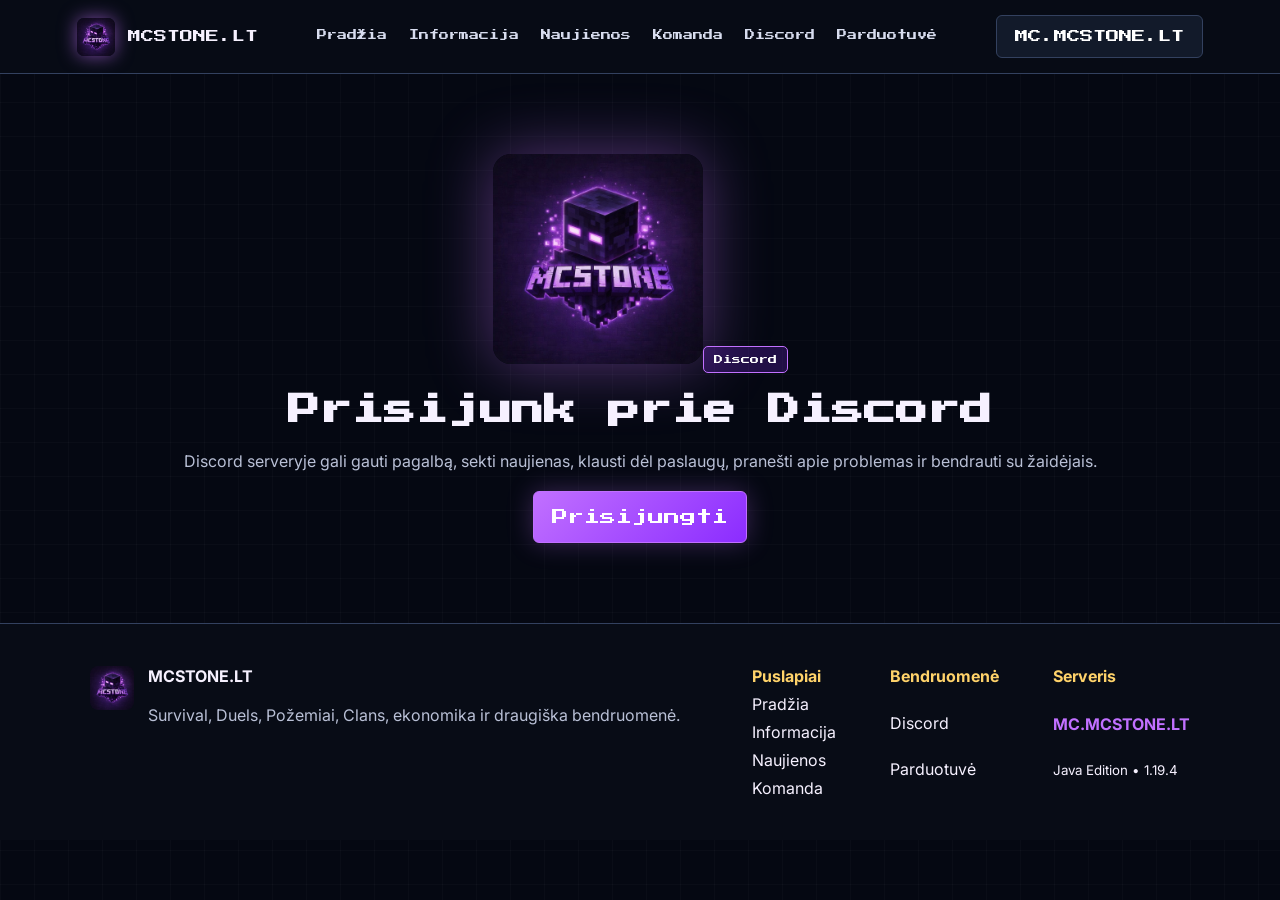
==== discord.html @ e79adaaf "Add files via upload" ====
<!DOCTYPE html>
<html lang="lt">
<head>
  <meta charset="UTF-8">
  <meta name="viewport" content="width=device-width, initial-scale=1.0">
  <title>McStone.lt</title>
  <link rel="stylesheet" href="style.css">
  <link rel="icon" href="logo.png">
</head>
<body>
<header class="topbar">
  <a class="brand" href="index.html"><img src="logo.png" alt="McStone"><span>MCSTONE.LT</span></a>
  <nav class="nav">
    <a href="index.html">Pradžia</a>
    <a href="informacija.html">Informacija</a>
    <a href="naujienos.html">Naujienos</a>
    <a href="komanda.html">Komanda</a>
    <a href="discord.html">Discord</a>
    <a href="parduotuve.html">Parduotuvė</a>
  </nav>
  <button onclick="copyIP()" class="ip-btn">MC.MCSTONE.LT</button>
</header>
<main class="page discord"><img src="logo.png"><span class="pill small">Discord</span><h1>Prisijunk prie Discord</h1><p>Discord serveryje gali gauti pagalbą, sekti naujienas, klausti dėl paslaugų, pranešti apie problemas ir bendrauti su žaidėjais.</p><a class="btn primary" href="https://discord.gg/xH5VDRtM7v" target="_blank">Prisijungti</a></main>
<footer class="footer">
  <div class="footer-brand">
    <img src="logo.png" alt="McStone">
    <div><b>MCSTONE.LT</b><p>Survival, Duels, Požemiai, Clans, ekonomika ir draugiška bendruomenė.</p></div>
  </div>
  <div class="foot-links">
    <section><b>Puslapiai</b><a href="index.html">Pradžia</a><a href="informacija.html">Informacija</a><a href="naujienos.html">Naujienos</a><a href="komanda.html">Komanda</a></section>
    <section><b>Bendruomenė</b><a href="discord.html">Discord</a><a href="parduotuve.html">Parduotuvė</a></section>
    <section><b>Serveris</b><strong>MC.MCSTONE.LT</strong><small>Java Edition • 1.19.4</small></section>
  </div>
</footer>
<script src="script.js"></script>
</body>
</html>
---- style.css ----
@import url('https://fonts.googleapis.com/css2?family=Press+Start+2P&family=Inter:wght@400;700;900&display=swap');
:root{--bg:#050812;--panel:#101827;--panel2:#172033;--line:#33415f;--p:#8b2cff;--p2:#c170ff;--text:#f6f1ff;--muted:#b9c0d6;--y:#ffd36a}
*{box-sizing:border-box}body{margin:0;background:var(--bg);color:var(--text);font-family:Inter,Arial,sans-serif}body:before{content:"";position:fixed;inset:0;z-index:-1;background-image:linear-gradient(rgba(255,255,255,.025) 1px,transparent 1px),linear-gradient(90deg,rgba(255,255,255,.025) 1px,transparent 1px);background-size:34px 34px}a{text-decoration:none;color:inherit}h1,h2,h3,h4,.brand span,.nav a,.btn,.ip-btn,.pill,th{font-family:"Press Start 2P",monospace}.topbar{height:74px;display:flex;align-items:center;justify-content:space-between;gap:18px;padding:0 6%;border-bottom:1px solid var(--line);background:rgba(8,12,22,.94);position:sticky;top:0;z-index:10;backdrop-filter:blur(12px)}.brand{display:flex;align-items:center;gap:13px}.brand img{width:38px;height:38px;border-radius:7px;object-fit:cover;box-shadow:0 0 18px rgba(193,112,255,.6)}.brand span{font-size:13px}.nav{display:flex;gap:22px;font-size:10px;color:#d8ddef}.nav a{padding:28px 0;border-bottom:3px solid transparent}.nav a:hover{border-color:var(--p2);color:white}.ip-btn,.btn{border:1px solid var(--line);background:#121a2a;color:white;padding:14px 18px;border-radius:6px;cursor:pointer}.btn{display:inline-flex;min-height:52px;align-items:center}.primary{background:linear-gradient(135deg,var(--p2),var(--p));border-color:var(--p2);box-shadow:0 0 26px rgba(193,112,255,.28)}
.home-hero{height:680px;background-image:linear-gradient(90deg,rgba(5,8,18,.96),rgba(5,8,18,.74),rgba(5,8,18,.92)),url("hero-bg.png");background-size:cover;background-position:center;border-bottom:1px solid var(--line);display:flex;align-items:center}.hero-content{width:min(1120px,84%);margin:0 auto}.pill{display:inline-block;background:rgba(139,44,255,.22);border:1px solid var(--p2);padding:10px 12px;border-radius:5px;font-size:10px;color:white}.pill.small{font-size:9px;padding:8px 10px}.home-hero h1{font-size:62px;line-height:1.1;margin:26px 0;text-shadow:5px 5px 0 #111827}.home-hero h1 span{color:var(--p2)}.home-hero p{max-width:690px;font-size:20px;line-height:1.7;color:#eef1ff}.hero-buttons{display:flex;gap:14px;flex-wrap:wrap;margin:30px 0}.stats{display:flex;gap:12px;flex-wrap:wrap}.stats div{min-width:160px;background:rgba(16,24,39,.88);border:1px solid var(--line);padding:18px;border-radius:6px}.stats small{display:block;color:var(--muted);margin-bottom:10px}.stats b{font-family:"Press Start 2P";font-size:13px}.intro{width:min(1120px,88%);margin:0 auto;padding:90px 0}.intro-head h2,.quote-section h2,.join-box h2{font-size:34px;line-height:1.35}.intro-head p,p{color:var(--muted);line-height:1.7}.mode-box{margin-top:55px;display:grid;grid-template-columns:1fr 1.15fr;gap:22px;padding:28px;background:linear-gradient(135deg,rgba(25,32,51,.9),rgba(13,19,32,.92));border:1px solid var(--line);border-radius:10px}.mode-left h3{font-size:28px;line-height:1.35}.mode-grid{display:grid;grid-template-columns:1fr 1fr;gap:14px}.mode-grid article,.doc,aside,.ranks article,.lists section,.staff article,.news{background:linear-gradient(180deg,var(--panel2),var(--panel));border:1px solid var(--line);border-radius:8px}.mode-grid article{padding:18px}.mode-grid b{color:var(--p2);font-size:25px}.mode-grid h4{font-size:13px}.quote-section{width:min(1120px,88%);margin:0 auto;padding:65px 0}.quote{font-size:46px;color:var(--p2)}.join-box{width:min(1120px,88%);margin:0 auto 80px;padding:32px;display:grid;grid-template-columns:1fr 340px;gap:26px;align-items:center;background:linear-gradient(135deg,rgba(33,25,50,.9),rgba(16,24,39,.94));border:1px solid var(--line);border-radius:8px}.copy-card{background:#101827;border:1px solid var(--p2);padding:22px;color:white;text-align:center;cursor:pointer;border-radius:8px}.copy-card small,.copy-card span{display:block;color:var(--muted)}.copy-card b{font-family:"Press Start 2P";display:block;margin:12px 0}
.layout{width:min(1260px,94%);display:grid;grid-template-columns:230px 1fr 210px;gap:28px;margin:45px auto 80px}.page{width:min(1080px,90%);margin:0 auto;padding:80px 0}aside{padding:18px;height:max-content;position:sticky;top:95px}aside input{width:100%;background:#121a2a;border:1px solid var(--line);padding:12px;color:white}aside b{display:block;color:var(--y);margin:16px 0 9px;font-family:"Press Start 2P";font-size:11px}aside a{display:block;padding:10px 12px;color:#d1d7ec}.doc{padding:40px}.doc h2{margin-top:42px}code{background:#1b2438;border:1px solid var(--line);padding:3px 7px;border-radius:5px}table{width:100%;border-collapse:collapse;margin-top:20px;font-size:14px}th,td{border:1px solid var(--line);padding:14px;text-align:left;vertical-align:top}th{background:#172033;font-size:10px}td:first-child,td:nth-child(2){white-space:nowrap}.rules li{margin:10px 0}.ranks,.staff{display:grid;grid-template-columns:repeat(3,1fr);gap:16px}.staff.two{grid-template-columns:repeat(2,minmax(260px,1fr))}.staff.one{grid-template-columns:minmax(260px,340px)}.ranks article,.staff article{padding:22px}.ranks b{color:var(--p2);font-family:"Press Start 2P";font-size:12px}.lists{display:grid;grid-template-columns:1fr 1fr;gap:22px;margin:55px 0}.lists section{padding:28px}.staff-frame{height:170px;display:flex;align-items:center;justify-content:center;background:radial-gradient(circle at center,rgba(193,112,255,.16),transparent 62%);border:1px solid var(--line);border-radius:10px;margin-bottom:14px;overflow:hidden}.staff-frame img{max-width:90%;max-height:150px;object-fit:contain;filter:drop-shadow(0 0 16px rgba(193,112,255,.35))}.placeholder{font-family:"Press Start 2P";font-size:28px;color:var(--p2)}.staff small{font-family:"Press Start 2P";color:var(--y);font-size:9px}.staff h3{font-size:18px;margin:10px 0}.staff p{font-size:14px;margin-bottom:0}.empty{opacity:.72}.news{display:grid;grid-template-columns:360px 1fr;overflow:hidden}.news img{width:100%;height:100%;object-fit:cover}.news div{padding:36px}.discord{text-align:center;min-height:60vh}.discord img{width:210px;border-radius:18px;box-shadow:0 0 65px rgba(193,112,255,.42)}.footer{border-top:1px solid var(--line);background:#080c16;padding:42px 7%;display:flex;justify-content:space-between;gap:40px}.footer img{width:44px;height:44px;border-radius:8px;object-fit:cover}.footer-brand{display:flex;gap:14px}.foot-links{display:flex;gap:54px}.foot-links section{display:grid;gap:8px}.foot-links b{color:var(--y)}.foot-links strong{color:var(--p2)}
@media(max-width:950px){.topbar{height:auto;align-items:flex-start;flex-direction:column;padding:16px 5%}.nav{overflow:auto;width:100%;gap:16px}.nav a{padding:10px 0;white-space:nowrap}.home-hero{height:auto;padding:80px 0}.home-hero h1{font-size:38px}.mode-box,.join-box,.layout,.lists,.news{grid-template-columns:1fr}.mode-grid,.ranks,.staff,.staff.two,.staff.one{grid-template-columns:1fr}aside{position:relative;top:auto}.footer,.foot-links,.footer-brand{flex-direction:column}table{font-size:12px}th,td{padding:10px}.staff-frame{height:180px}.staff-frame img{max-height:155px}}
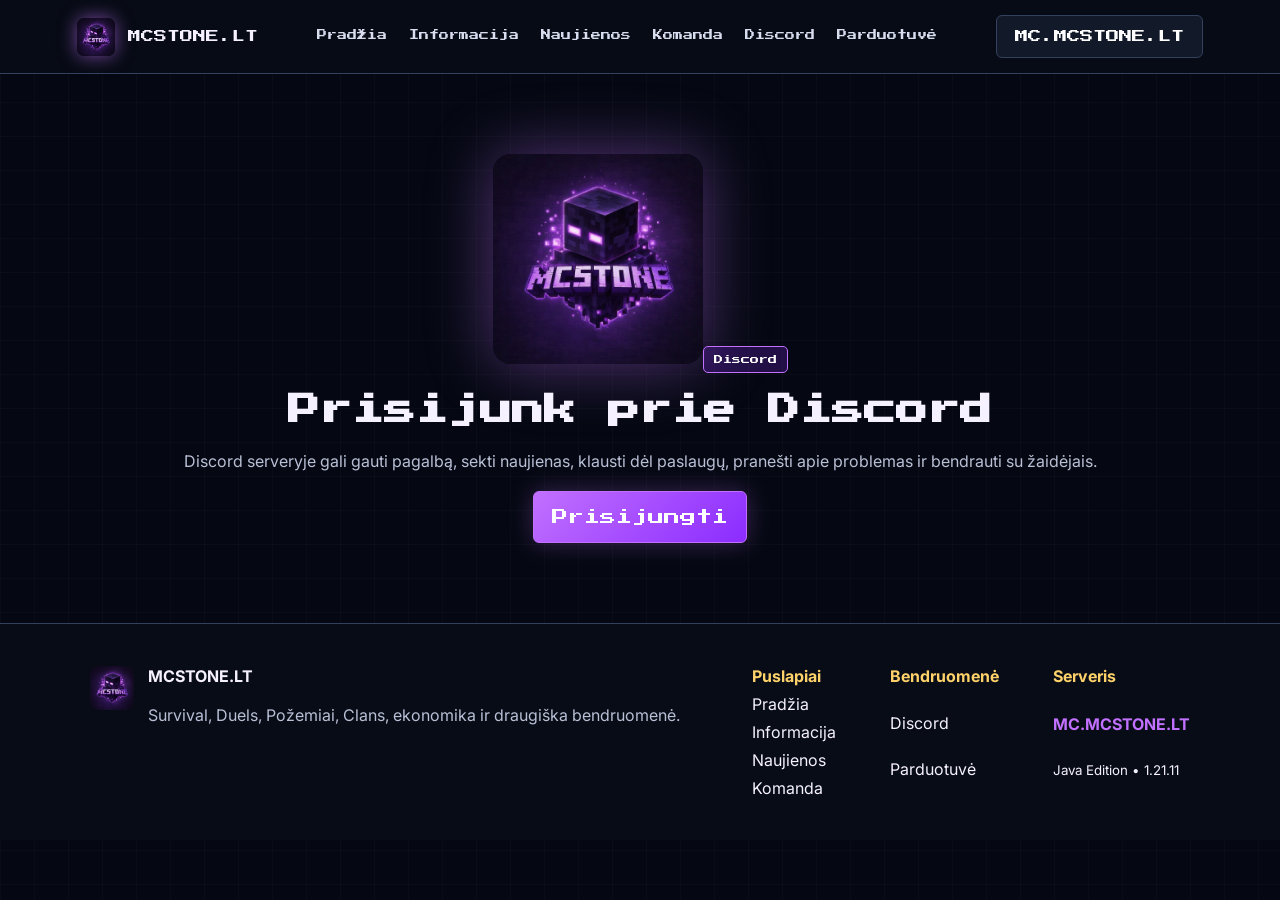
==== commit 6d57931c: "discord.html" ====
--- a/discord.html
+++ b/discord.html
@@ -29,9 +29,9 @@
   <div class="foot-links">
     <section><b>Puslapiai</b><a href="index.html">Pradžia</a><a href="informacija.html">Informacija</a><a href="naujienos.html">Naujienos</a><a href="komanda.html">Komanda</a></section>
     <section><b>Bendruomenė</b><a href="discord.html">Discord</a><a href="parduotuve.html">Parduotuvė</a></section>
-    <section><b>Serveris</b><strong>MC.MCSTONE.LT</strong><small>Java Edition • 1.19.4</small></section>
+    <section><b>Serveris</b><strong>MC.MCSTONE.LT</strong><small>Java Edition • 1.21.11</small></section>
   </div>
 </footer>
 <script src="script.js"></script>
 </body>
-</html>+</html>
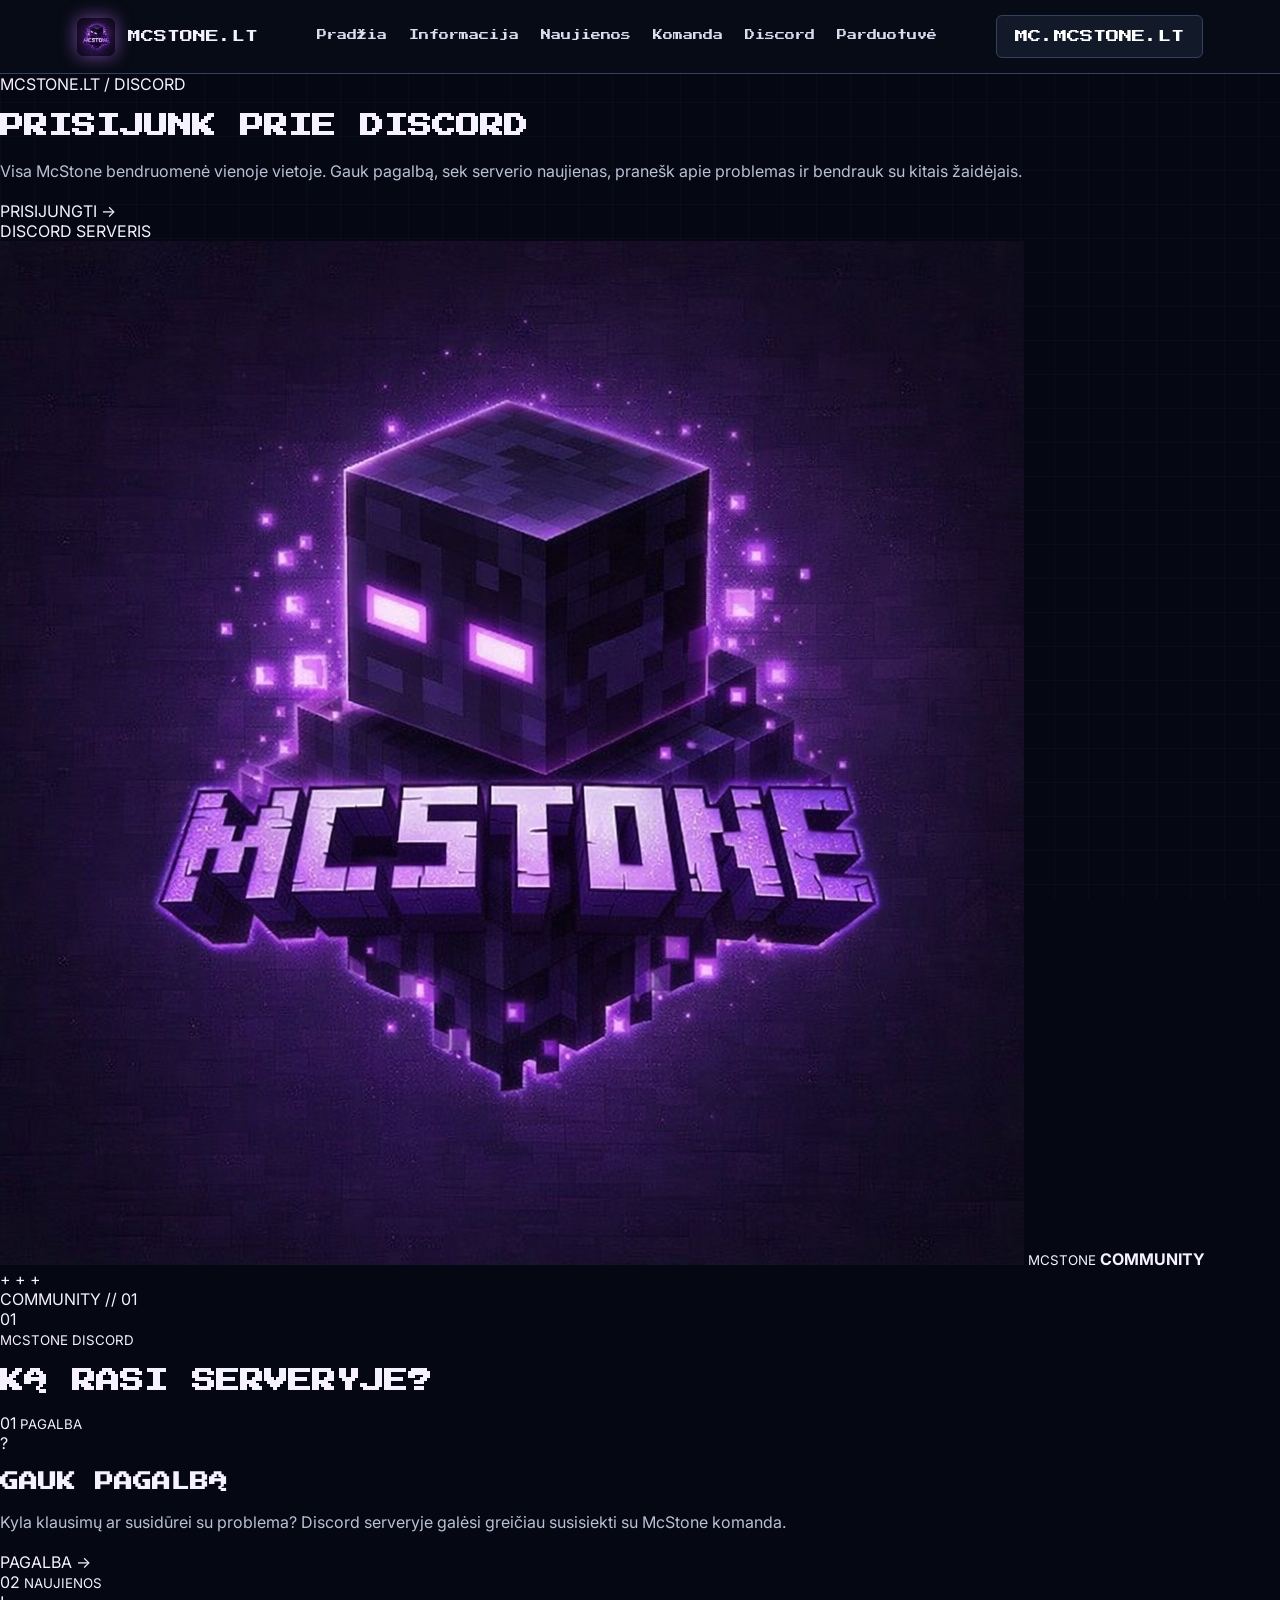
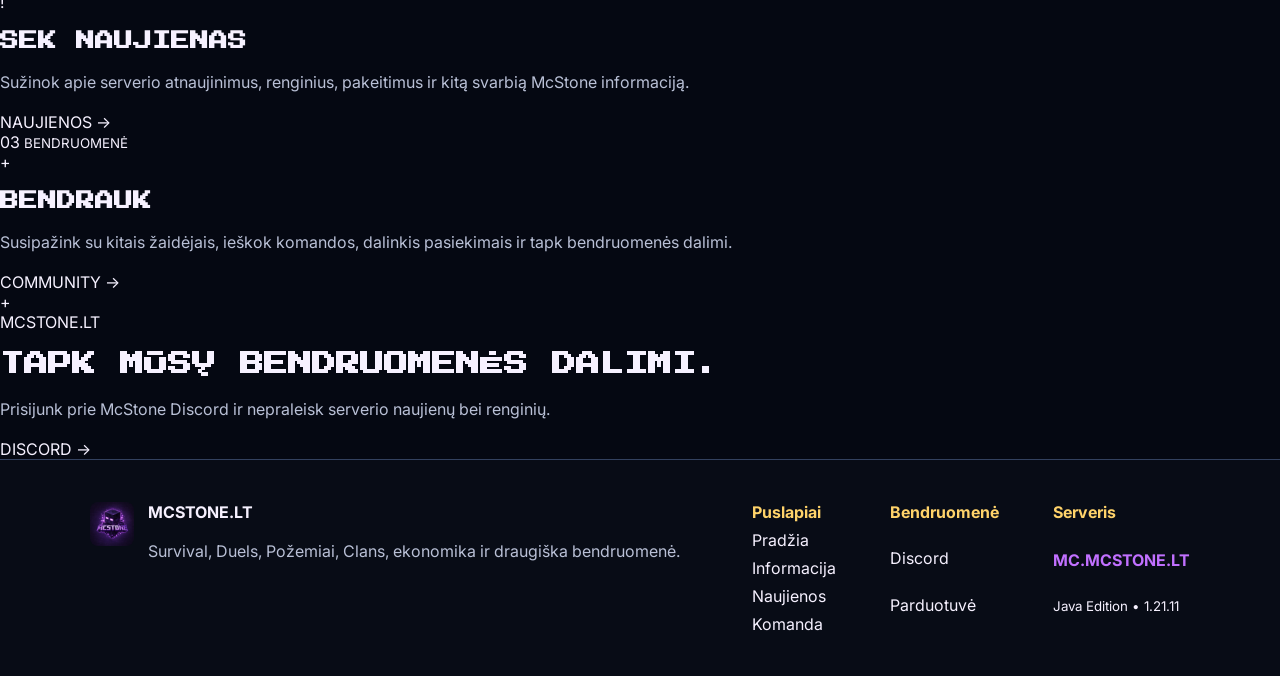
==== commit 472ed8a3: "Update Discord page title and content" ====
--- a/discord.html
+++ b/discord.html
@@ -1,37 +1,346 @@
 <!DOCTYPE html>
 <html lang="lt">
+
 <head>
   <meta charset="UTF-8">
   <meta name="viewport" content="width=device-width, initial-scale=1.0">
-  <title>McStone.lt</title>
+
+  <title>Discord | McStone.lt</title>
+
   <link rel="stylesheet" href="style.css">
+  <link rel="stylesheet" href="discord.css">
+
   <link rel="icon" href="logo.png">
 </head>
+
 <body>
+
+
+<!-- =========================
+     HEADER
+========================= -->
+
 <header class="topbar">
-  <a class="brand" href="index.html"><img src="logo.png" alt="McStone"><span>MCSTONE.LT</span></a>
+
+  <a class="brand" href="index.html">
+    <img src="logo.png" alt="McStone">
+    <span>MCSTONE.LT</span>
+  </a>
+
   <nav class="nav">
     <a href="index.html">Pradžia</a>
     <a href="informacija.html">Informacija</a>
     <a href="naujienos.html">Naujienos</a>
     <a href="komanda.html">Komanda</a>
     <a href="discord.html">Discord</a>
-    <a href="parduotuve.html">Parduotuvė</a>
+    <a href="https://mcstonelt.tebex.io/" target="_blank">Parduotuvė</a>
   </nav>
-  <button onclick="copyIP()" class="ip-btn">MC.MCSTONE.LT</button>
+
+  <button onclick="copyIP()" class="ip-btn">
+    MC.MCSTONE.LT
+  </button>
+
 </header>
-<main class="page discord"><img src="logo.png"><span class="pill small">Discord</span><h1>Prisijunk prie Discord</h1><p>Discord serveryje gali gauti pagalbą, sekti naujienas, klausti dėl paslaugų, pranešti apie problemas ir bendrauti su žaidėjais.</p><a class="btn primary" href="https://discord.gg/xH5VDRtM7v" target="_blank">Prisijungti</a></main>
+
+
+
+<!-- =========================
+     DISCORD PAGE
+========================= -->
+
+<main class="discord-page">
+
+
+  <!-- HERO -->
+
+  <section class="discord-hero">
+
+    <div class="discord-hero-content">
+
+      <span class="discord-eyebrow">
+        MCSTONE.LT / DISCORD
+      </span>
+
+      <h1>
+        PRISIJUNK PRIE
+        <span>DISCORD</span>
+      </h1>
+
+      <p>
+        Visa McStone bendruomenė vienoje vietoje. Gauk pagalbą,
+        sek serverio naujienas, pranešk apie problemas ir
+        bendrauk su kitais žaidėjais.
+      </p>
+
+      <div class="discord-actions">
+
+        <a
+          class="discord-main-btn"
+          href="https://discord.gg/xH5VDRtM7v"
+          target="_blank"
+          rel="noopener noreferrer"
+        >
+          PRISIJUNGTI →
+        </a>
+
+        <div class="discord-status">
+          <span></span>
+          DISCORD SERVERIS
+        </div>
+
+      </div>
+
+    </div>
+
+
+    <!-- LOGO SIDE -->
+
+    <div class="discord-visual">
+
+      <div class="visual-ring ring-one"></div>
+      <div class="visual-ring ring-two"></div>
+
+      <div class="discord-logo-box">
+        <img src="logo.png" alt="McStone Discord">
+
+        <small>MCSTONE</small>
+        <strong>COMMUNITY</strong>
+      </div>
+
+      <span class="visual-plus plus-a">+</span>
+      <span class="visual-plus plus-b">+</span>
+      <span class="visual-plus plus-c">+</span>
+
+    </div>
+
+
+    <div class="hero-code">
+      COMMUNITY // 01
+    </div>
+
+  </section>
+
+
+
+  <!-- =========================
+       FEATURES
+  ========================= -->
+
+  <section class="discord-features">
+
+    <div class="discord-section-title">
+
+      <div class="section-number">
+        01
+      </div>
+
+      <div>
+        <small>MCSTONE DISCORD</small>
+        <h2>KĄ RASI SERVERYJE?</h2>
+      </div>
+
+      <div class="title-line"></div>
+
+    </div>
+
+
+    <div class="feature-grid">
+
+
+      <!-- PAGALBA -->
+
+      <article class="feature-card">
+
+        <div class="feature-top">
+          <span>01</span>
+          <small>PAGALBA</small>
+        </div>
+
+        <div class="feature-icon">
+          ?
+        </div>
+
+        <h3>GAUK PAGALBĄ</h3>
+
+        <p>
+          Kyla klausimų ar susidūrei su problema?
+          Discord serveryje galėsi greičiau susisiekti
+          su McStone komanda.
+        </p>
+
+        <div class="feature-bottom">
+          PAGALBA →
+        </div>
+
+      </article>
+
+
+      <!-- NAUJIENOS -->
+
+      <article class="feature-card">
+
+        <div class="feature-top">
+          <span>02</span>
+          <small>NAUJIENOS</small>
+        </div>
+
+        <div class="feature-icon">
+          !
+        </div>
+
+        <h3>SEK NAUJIENAS</h3>
+
+        <p>
+          Sužinok apie serverio atnaujinimus,
+          renginius, pakeitimus ir kitą svarbią
+          McStone informaciją.
+        </p>
+
+        <div class="feature-bottom">
+          NAUJIENOS →
+        </div>
+
+      </article>
+
+
+      <!-- COMMUNITY -->
+
+      <article class="feature-card">
+
+        <div class="feature-top">
+          <span>03</span>
+          <small>BENDRUOMENĖ</small>
+        </div>
+
+        <div class="feature-icon">
+          +
+        </div>
+
+        <h3>BENDRAUK</h3>
+
+        <p>
+          Susipažink su kitais žaidėjais,
+          ieškok komandos, dalinkis pasiekimais
+          ir tapk bendruomenės dalimi.
+        </p>
+
+        <div class="feature-bottom">
+          COMMUNITY →
+        </div>
+
+      </article>
+
+    </div>
+
+  </section>
+
+
+
+  <!-- =========================
+       BOTTOM CTA
+  ========================= -->
+
+  <section class="discord-join">
+
+    <div class="join-decoration">
+      +
+    </div>
+
+    <div class="join-content">
+
+      <span>
+        MCSTONE.LT
+      </span>
+
+      <h2>
+        TAPK MŪSŲ
+        <strong>BENDRUOMENĖS DALIMI.</strong>
+      </h2>
+
+      <p>
+        Prisijunk prie McStone Discord ir nepraleisk
+        serverio naujienų bei renginių.
+      </p>
+
+    </div>
+
+
+    <a
+      href="https://discord.gg/xH5VDRtM7v"
+      target="_blank"
+      rel="noopener noreferrer"
+      class="join-button"
+    >
+      DISCORD →
+    </a>
+
+  </section>
+
+
+</main>
+
+
+
+<!-- =========================
+     FOOTER
+========================= -->
+
 <footer class="footer">
+
   <div class="footer-brand">
+
     <img src="logo.png" alt="McStone">
-    <div><b>MCSTONE.LT</b><p>Survival, Duels, Požemiai, Clans, ekonomika ir draugiška bendruomenė.</p></div>
+
+    <div>
+      <b>MCSTONE.LT</b>
+
+      <p>
+        Survival, Duels, Požemiai, Clans,
+        ekonomika ir draugiška bendruomenė.
+      </p>
+    </div>
+
   </div>
+
+
   <div class="foot-links">
-    <section><b>Puslapiai</b><a href="index.html">Pradžia</a><a href="informacija.html">Informacija</a><a href="naujienos.html">Naujienos</a><a href="komanda.html">Komanda</a></section>
-    <section><b>Bendruomenė</b><a href="discord.html">Discord</a><a href="parduotuve.html">Parduotuvė</a></section>
-    <section><b>Serveris</b><strong>MC.MCSTONE.LT</strong><small>Java Edition • 1.21.11</small></section>
+
+    <section>
+      <b>Puslapiai</b>
+
+      <a href="index.html">Pradžia</a>
+      <a href="informacija.html">Informacija</a>
+      <a href="naujienos.html">Naujienos</a>
+      <a href="komanda.html">Komanda</a>
+    </section>
+
+
+    <section>
+      <b>Bendruomenė</b>
+
+      <a href="discord.html">Discord</a>
+      <a href="https://mcstonelt.tebex.io/" target="_blank">
+        Parduotuvė
+      </a>
+    </section>
+
+
+    <section>
+      <b>Serveris</b>
+
+      <strong>MC.MCSTONE.LT</strong>
+
+      <small>
+        Java Edition • 1.21.11
+      </small>
+    </section>
+
   </div>
+
 </footer>
+
+
 <script src="script.js"></script>
+
 </body>
 </html>
--- a/style.css
+++ b/style.css
@@ -3,4 +3,4 @@
 *{box-sizing:border-box}body{margin:0;background:var(--bg);color:var(--text);font-family:Inter,Arial,sans-serif}body:before{content:"";position:fixed;inset:0;z-index:-1;background-image:linear-gradient(rgba(255,255,255,.025) 1px,transparent 1px),linear-gradient(90deg,rgba(255,255,255,.025) 1px,transparent 1px);background-size:34px 34px}a{text-decoration:none;color:inherit}h1,h2,h3,h4,.brand span,.nav a,.btn,.ip-btn,.pill,th{font-family:"Press Start 2P",monospace}.topbar{height:74px;display:flex;align-items:center;justify-content:space-between;gap:18px;padding:0 6%;border-bottom:1px solid var(--line);background:rgba(8,12,22,.94);position:sticky;top:0;z-index:10;backdrop-filter:blur(12px)}.brand{display:flex;align-items:center;gap:13px}.brand img{width:38px;height:38px;border-radius:7px;object-fit:cover;box-shadow:0 0 18px rgba(193,112,255,.6)}.brand span{font-size:13px}.nav{display:flex;gap:22px;font-size:10px;color:#d8ddef}.nav a{padding:28px 0;border-bottom:3px solid transparent}.nav a:hover{border-color:var(--p2);color:white}.ip-btn,.btn{border:1px solid var(--line);background:#121a2a;color:white;padding:14px 18px;border-radius:6px;cursor:pointer}.btn{display:inline-flex;min-height:52px;align-items:center}.primary{background:linear-gradient(135deg,var(--p2),var(--p));border-color:var(--p2);box-shadow:0 0 26px rgba(193,112,255,.28)}
 .home-hero{height:680px;background-image:linear-gradient(90deg,rgba(5,8,18,.96),rgba(5,8,18,.74),rgba(5,8,18,.92)),url("hero-bg.png");background-size:cover;background-position:center;border-bottom:1px solid var(--line);display:flex;align-items:center}.hero-content{width:min(1120px,84%);margin:0 auto}.pill{display:inline-block;background:rgba(139,44,255,.22);border:1px solid var(--p2);padding:10px 12px;border-radius:5px;font-size:10px;color:white}.pill.small{font-size:9px;padding:8px 10px}.home-hero h1{font-size:62px;line-height:1.1;margin:26px 0;text-shadow:5px 5px 0 #111827}.home-hero h1 span{color:var(--p2)}.home-hero p{max-width:690px;font-size:20px;line-height:1.7;color:#eef1ff}.hero-buttons{display:flex;gap:14px;flex-wrap:wrap;margin:30px 0}.stats{display:flex;gap:12px;flex-wrap:wrap}.stats div{min-width:160px;background:rgba(16,24,39,.88);border:1px solid var(--line);padding:18px;border-radius:6px}.stats small{display:block;color:var(--muted);margin-bottom:10px}.stats b{font-family:"Press Start 2P";font-size:13px}.intro{width:min(1120px,88%);margin:0 auto;padding:90px 0}.intro-head h2,.quote-section h2,.join-box h2{font-size:34px;line-height:1.35}.intro-head p,p{color:var(--muted);line-height:1.7}.mode-box{margin-top:55px;display:grid;grid-template-columns:1fr 1.15fr;gap:22px;padding:28px;background:linear-gradient(135deg,rgba(25,32,51,.9),rgba(13,19,32,.92));border:1px solid var(--line);border-radius:10px}.mode-left h3{font-size:28px;line-height:1.35}.mode-grid{display:grid;grid-template-columns:1fr 1fr;gap:14px}.mode-grid article,.doc,aside,.ranks article,.lists section,.staff article,.news{background:linear-gradient(180deg,var(--panel2),var(--panel));border:1px solid var(--line);border-radius:8px}.mode-grid article{padding:18px}.mode-grid b{color:var(--p2);font-size:25px}.mode-grid h4{font-size:13px}.quote-section{width:min(1120px,88%);margin:0 auto;padding:65px 0}.quote{font-size:46px;color:var(--p2)}.join-box{width:min(1120px,88%);margin:0 auto 80px;padding:32px;display:grid;grid-template-columns:1fr 340px;gap:26px;align-items:center;background:linear-gradient(135deg,rgba(33,25,50,.9),rgba(16,24,39,.94));border:1px solid var(--line);border-radius:8px}.copy-card{background:#101827;border:1px solid var(--p2);padding:22px;color:white;text-align:center;cursor:pointer;border-radius:8px}.copy-card small,.copy-card span{display:block;color:var(--muted)}.copy-card b{font-family:"Press Start 2P";display:block;margin:12px 0}
 .layout{width:min(1260px,94%);display:grid;grid-template-columns:230px 1fr 210px;gap:28px;margin:45px auto 80px}.page{width:min(1080px,90%);margin:0 auto;padding:80px 0}aside{padding:18px;height:max-content;position:sticky;top:95px}aside input{width:100%;background:#121a2a;border:1px solid var(--line);padding:12px;color:white}aside b{display:block;color:var(--y);margin:16px 0 9px;font-family:"Press Start 2P";font-size:11px}aside a{display:block;padding:10px 12px;color:#d1d7ec}.doc{padding:40px}.doc h2{margin-top:42px}code{background:#1b2438;border:1px solid var(--line);padding:3px 7px;border-radius:5px}table{width:100%;border-collapse:collapse;margin-top:20px;font-size:14px}th,td{border:1px solid var(--line);padding:14px;text-align:left;vertical-align:top}th{background:#172033;font-size:10px}td:first-child,td:nth-child(2){white-space:nowrap}.rules li{margin:10px 0}.ranks,.staff{display:grid;grid-template-columns:repeat(3,1fr);gap:16px}.staff.two{grid-template-columns:repeat(2,minmax(260px,1fr))}.staff.one{grid-template-columns:minmax(260px,340px)}.ranks article,.staff article{padding:22px}.ranks b{color:var(--p2);font-family:"Press Start 2P";font-size:12px}.lists{display:grid;grid-template-columns:1fr 1fr;gap:22px;margin:55px 0}.lists section{padding:28px}.staff-frame{height:170px;display:flex;align-items:center;justify-content:center;background:radial-gradient(circle at center,rgba(193,112,255,.16),transparent 62%);border:1px solid var(--line);border-radius:10px;margin-bottom:14px;overflow:hidden}.staff-frame img{max-width:90%;max-height:150px;object-fit:contain;filter:drop-shadow(0 0 16px rgba(193,112,255,.35))}.placeholder{font-family:"Press Start 2P";font-size:28px;color:var(--p2)}.staff small{font-family:"Press Start 2P";color:var(--y);font-size:9px}.staff h3{font-size:18px;margin:10px 0}.staff p{font-size:14px;margin-bottom:0}.empty{opacity:.72}.news{display:grid;grid-template-columns:360px 1fr;overflow:hidden}.news img{width:100%;height:100%;object-fit:cover}.news div{padding:36px}.discord{text-align:center;min-height:60vh}.discord img{width:210px;border-radius:18px;box-shadow:0 0 65px rgba(193,112,255,.42)}.footer{border-top:1px solid var(--line);background:#080c16;padding:42px 7%;display:flex;justify-content:space-between;gap:40px}.footer img{width:44px;height:44px;border-radius:8px;object-fit:cover}.footer-brand{display:flex;gap:14px}.foot-links{display:flex;gap:54px}.foot-links section{display:grid;gap:8px}.foot-links b{color:var(--y)}.foot-links strong{color:var(--p2)}
-@media(max-width:950px){.topbar{height:auto;align-items:flex-start;flex-direction:column;padding:16px 5%}.nav{overflow:auto;width:100%;gap:16px}.nav a{padding:10px 0;white-space:nowrap}.home-hero{height:auto;padding:80px 0}.home-hero h1{font-size:38px}.mode-box,.join-box,.layout,.lists,.news{grid-template-columns:1fr}.mode-grid,.ranks,.staff,.staff.two,.staff.one{grid-template-columns:1fr}aside{position:relative;top:auto}.footer,.foot-links,.footer-brand{flex-direction:column}table{font-size:12px}th,td{padding:10px}.staff-frame{height:180px}.staff-frame img{max-height:155px}}+@media(max-width:950px){.topbar{height:auto;align-items:flex-start;flex-direction:column;padding:16px 5%}.nav{overflow:auto;width:100%;gap:16px}.nav a{padding:10px 0;white-space:nowrap}.home-hero{height:auto;padding:80px 0}.home-hero h1{font-size:38px}.mode-box,.join-box,.layout,.lists,.news{grid-template-columns:1fr}.mode-grid,.ranks,.staff,.staff.two,.staff.one{grid-template-columns:1fr}aside{position:relative;top:auto}.footer,.foot-links,.footer-brand{flex-direction:column}table{font-size:12px}th,td{padding:10px}.staff-frame{height:180px}.staff-frame img{max-height:155px}}
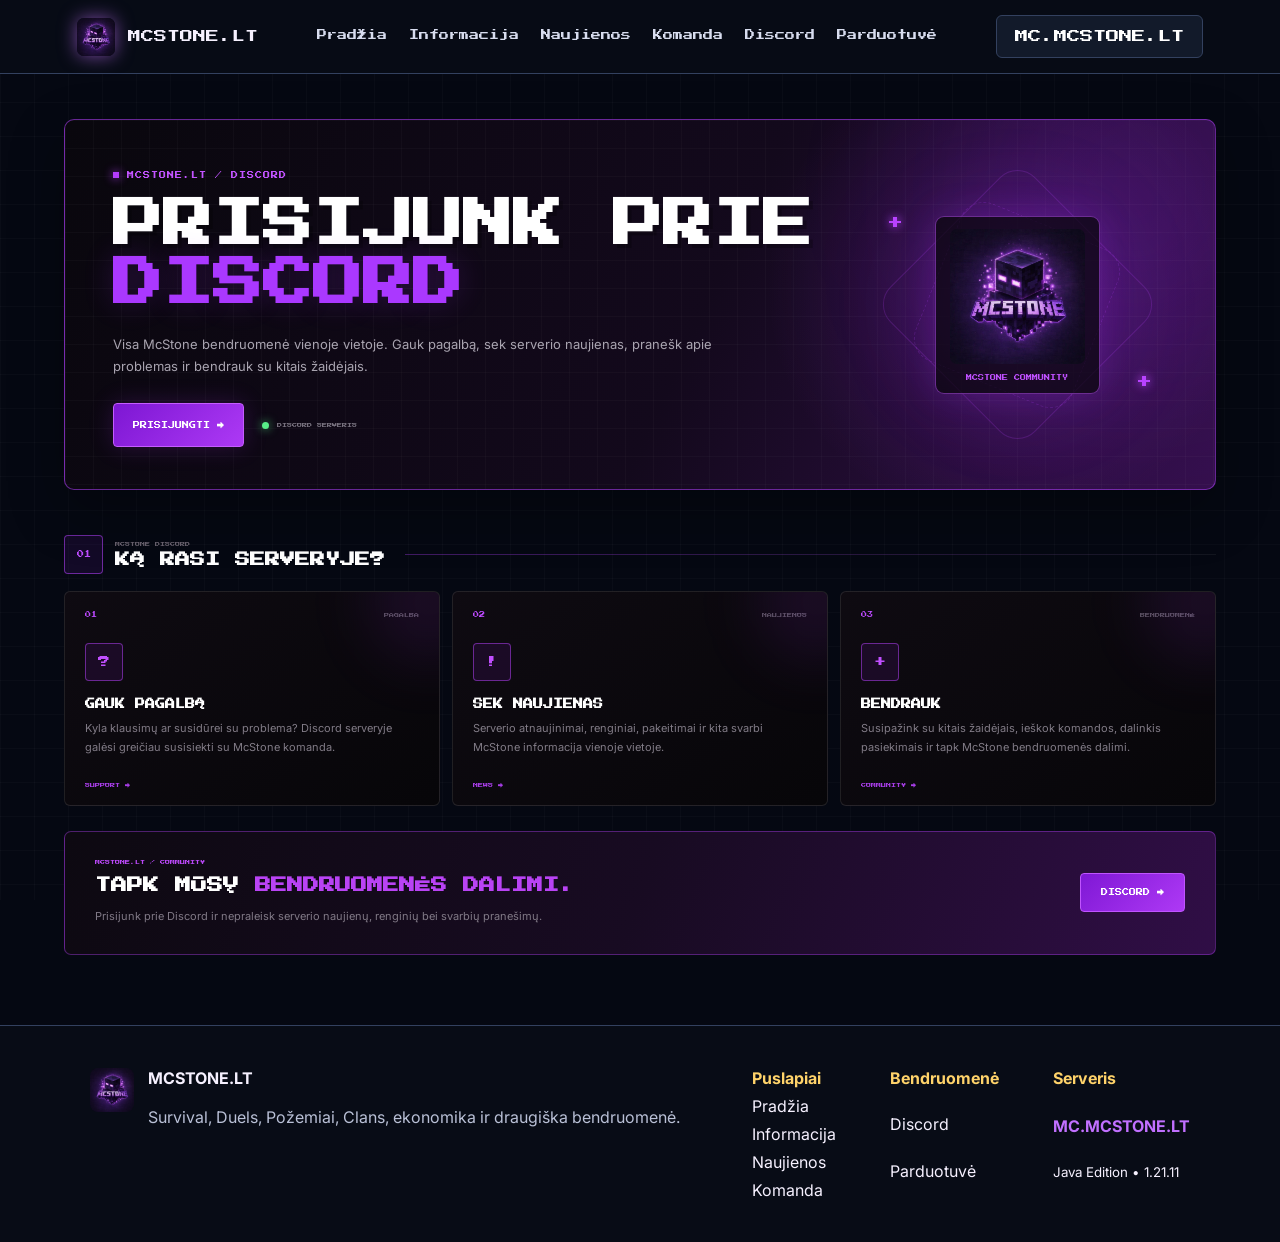
==== commit d06e1001: "Refactor Discord page layout and styles" ====
--- a/discord.html
+++ b/discord.html
@@ -7,36 +7,910 @@
 
   <title>Discord | McStone.lt</title>
 
+  <!-- Bendras svetainės CSS -->
   <link rel="stylesheet" href="style.css">
-  <link rel="stylesheet" href="discord.css">
-
   <link rel="icon" href="logo.png">
+
+  <!-- Tik Discord puslapiui -->
+  <style>
+
+    /* ==========================================
+       DISCORD PAGE
+    ========================================== */
+
+    .discord-page {
+      width: min(1180px, 90%);
+      margin: 0 auto;
+      padding: 45px 0 70px;
+    }
+
+
+    /* ==========================================
+       HERO
+    ========================================== */
+
+    .discord-hero {
+      position: relative;
+      min-height: 330px;
+      padding: 42px 48px;
+
+      display: grid;
+      grid-template-columns: 1fr 300px;
+      align-items: center;
+      gap: 40px;
+
+      overflow: hidden;
+
+      border: 1px solid rgba(177, 64, 255, .55);
+      border-radius: 10px;
+
+      background:
+        radial-gradient(
+          circle at 82% 45%,
+          rgba(168, 49, 255, .22),
+          transparent 25%
+        ),
+        linear-gradient(
+          115deg,
+          #09070d 0%,
+          #13091c 55%,
+          #35104e 100%
+        );
+
+      box-shadow:
+        0 20px 55px rgba(0,0,0,.30);
+    }
+
+
+    /* Hero grid fonas */
+
+    .discord-hero::before {
+      content: "";
+      position: absolute;
+      inset: 0;
+
+      background-image:
+        linear-gradient(
+          rgba(255,255,255,.025) 1px,
+          transparent 1px
+        ),
+        linear-gradient(
+          90deg,
+          rgba(255,255,255,.025) 1px,
+          transparent 1px
+        );
+
+      background-size: 28px 28px;
+
+      pointer-events: none;
+    }
+
+
+    .discord-hero::after {
+      content: "";
+      position: absolute;
+
+      width: 320px;
+      height: 320px;
+
+      right: -80px;
+      top: -90px;
+
+      border-radius: 50%;
+
+      background: rgba(164, 42, 255, .15);
+
+      filter: blur(90px);
+
+      pointer-events: none;
+    }
+
+
+    /* ==========================================
+       HERO LEFT
+    ========================================== */
+
+    .discord-hero-left {
+      position: relative;
+      z-index: 2;
+    }
+
+
+    .discord-label {
+      display: inline-flex;
+      align-items: center;
+      gap: 8px;
+
+      margin-bottom: 17px;
+
+      color: #c253ff;
+
+      font-family: "Press Start 2P", monospace;
+      font-size: 7px;
+
+      letter-spacing: 1px;
+    }
+
+
+    .discord-label::before {
+      content: "";
+
+      width: 6px;
+      height: 6px;
+
+      background: #b53cff;
+
+      box-shadow:
+        0 0 10px #b53cff;
+    }
+
+
+    .discord-hero h1 {
+      margin: 0 0 19px;
+
+      color: #fff;
+
+      font-family: "Press Start 2P", monospace;
+      font-size: clamp(34px, 4vw, 50px);
+
+      line-height: 1.18;
+
+      text-shadow:
+        4px 4px 0 rgba(0,0,0,.25);
+    }
+
+
+    .discord-hero h1 span {
+      display: block;
+
+      color: #aa38ff;
+
+      text-shadow:
+        0 0 30px rgba(170,56,255,.20);
+    }
+
+
+    .discord-hero-left > p {
+      max-width: 640px;
+
+      margin: 0;
+
+      color: #a9a4b0;
+
+      font-size: 13px;
+      line-height: 1.75;
+    }
+
+
+    /* ==========================================
+       BUTTONS
+    ========================================== */
+
+    .discord-actions {
+      display: flex;
+      align-items: center;
+      gap: 18px;
+
+      margin-top: 25px;
+    }
+
+
+    .discord-button {
+      display: inline-flex;
+      align-items: center;
+      justify-content: center;
+
+      min-height: 44px;
+
+      padding: 0 19px;
+
+      border: 1px solid #c55cff;
+      border-radius: 4px;
+
+      background:
+        linear-gradient(
+          135deg,
+          #7d17d3,
+          #ad39f5
+        );
+
+      color: white;
+
+      font-family: "Press Start 2P", monospace;
+      font-size: 7px;
+
+      text-decoration: none;
+
+      box-shadow:
+        0 0 24px rgba(175,54,255,.18);
+
+      transition:
+        .2s ease;
+    }
+
+
+    .discord-button:hover {
+      transform: translateY(-2px);
+
+      box-shadow:
+        0 0 30px rgba(175,54,255,.35);
+    }
+
+
+    .discord-online {
+      display: flex;
+      align-items: center;
+      gap: 8px;
+
+      color: #77717e;
+
+      font-family: "Press Start 2P", monospace;
+      font-size: 5px;
+    }
+
+
+    .discord-online i {
+      width: 7px;
+      height: 7px;
+
+      display: block;
+
+      border-radius: 50%;
+
+      background: #58ee88;
+
+      box-shadow:
+        0 0 10px rgba(88,238,136,.8);
+    }
+
+
+    /* ==========================================
+       HERO RIGHT / LOGO
+    ========================================== */
+
+    .discord-hero-right {
+      position: relative;
+      z-index: 2;
+
+      height: 230px;
+
+      display: flex;
+      align-items: center;
+      justify-content: center;
+    }
+
+
+    .discord-logo-glow {
+      position: absolute;
+
+      width: 180px;
+      height: 180px;
+
+      border-radius: 50%;
+
+      background:
+        rgba(170,49,255,.18);
+
+      filter: blur(45px);
+    }
+
+
+    .discord-logo-card {
+      position: relative;
+      z-index: 3;
+
+      width: 165px;
+
+      padding: 12px;
+
+      border:
+        1px solid rgba(192,82,255,.50);
+
+      border-radius: 9px;
+
+      background:
+        rgba(8,6,11,.72);
+
+      text-align: center;
+
+      box-shadow:
+        0 0 35px rgba(169,51,255,.18);
+    }
+
+
+    .discord-logo-card img {
+      width: 135px;
+      height: 135px;
+
+      display: block;
+
+      margin: 0 auto;
+
+      border-radius: 7px;
+
+      object-fit: cover;
+    }
+
+
+    .discord-logo-card span {
+      display: block;
+
+      margin-top: 11px;
+
+      color: #bf50ff;
+
+      font-family: "Press Start 2P", monospace;
+      font-size: 6px;
+    }
+
+
+    .discord-ring {
+      position: absolute;
+
+      width: 205px;
+      height: 205px;
+
+      border:
+        1px solid rgba(183,64,255,.20);
+
+      border-radius: 25px;
+
+      transform: rotate(45deg);
+    }
+
+
+    .discord-ring.second {
+      width: 170px;
+      height: 170px;
+
+      border-style: dashed;
+
+      transform: rotate(22deg);
+    }
+
+
+    .hero-plus {
+      position: absolute;
+
+      color: #b842ff;
+
+      font-family: "Press Start 2P", monospace;
+
+      text-shadow:
+        0 0 10px #b842ff;
+    }
+
+
+    .hero-plus.one {
+      left: 20px;
+      top: 25px;
+    }
+
+
+    .hero-plus.two {
+      right: 15px;
+      bottom: 30px;
+    }
+
+
+    /* ==========================================
+       SECTION TITLE
+    ========================================== */
+
+    .discord-section {
+      margin-top: 45px;
+    }
+
+
+    .discord-title {
+      display: flex;
+      align-items: center;
+      gap: 12px;
+
+      margin-bottom: 17px;
+    }
+
+
+    .discord-number {
+      width: 39px;
+      height: 39px;
+
+      display: flex;
+      align-items: center;
+      justify-content: center;
+
+      flex-shrink: 0;
+
+      border:
+        1px solid rgba(181,66,255,.55);
+
+      border-radius: 4px;
+
+      background:
+        rgba(148,35,220,.10);
+
+      color: #bd4dff;
+
+      font-family: "Press Start 2P", monospace;
+      font-size: 7px;
+    }
+
+
+    .discord-title-text small {
+      display: block;
+
+      margin-bottom: 5px;
+
+      color: #68616e;
+
+      font-family: "Press Start 2P", monospace;
+      font-size: 5px;
+    }
+
+
+    .discord-title-text h2 {
+      margin: 0;
+
+      color: white;
+
+      font-family: "Press Start 2P", monospace;
+      font-size: 15px;
+    }
+
+
+    .discord-title-line {
+      height: 1px;
+      flex: 1;
+
+      margin-left: 8px;
+
+      background:
+        linear-gradient(
+          90deg,
+          rgba(175,61,255,.35),
+          rgba(255,255,255,.06)
+        );
+    }
+
+
+    /* ==========================================
+       CARDS
+    ========================================== */
+
+    .discord-grid {
+      display: grid;
+
+      grid-template-columns:
+        repeat(3, 1fr);
+
+      gap: 12px;
+    }
+
+
+    .discord-card {
+      position: relative;
+
+      min-height: 215px;
+
+      padding: 20px;
+
+      overflow: hidden;
+
+      border:
+        1px solid rgba(255,255,255,.10);
+
+      border-radius: 6px;
+
+      background:
+        linear-gradient(
+          145deg,
+          rgba(15,11,18,.97),
+          rgba(7,6,9,.98)
+        );
+
+      transition:
+        transform .2s ease,
+        border-color .2s ease,
+        box-shadow .2s ease;
+    }
+
+
+    .discord-card::before {
+      content: "";
+
+      position: absolute;
+
+      width: 120px;
+      height: 120px;
+
+      right: -50px;
+      top: -50px;
+
+      border-radius: 50%;
+
+      background:
+        rgba(171,51,255,.10);
+
+      filter: blur(30px);
+    }
+
+
+    .discord-card:hover {
+      transform: translateY(-3px);
+
+      border-color:
+        rgba(181,66,255,.48);
+
+      box-shadow:
+        0 12px 35px rgba(0,0,0,.25);
+    }
+
+
+    .card-header {
+      display: flex;
+      align-items: center;
+      justify-content: space-between;
+    }
+
+
+    .card-header span {
+      color: #bd4aff;
+
+      font-family: "Press Start 2P", monospace;
+      font-size: 6px;
+    }
+
+
+    .card-header small {
+      color: #56505b;
+
+      font-family: "Press Start 2P", monospace;
+      font-size: 5px;
+    }
+
+
+    .discord-card-icon {
+      width: 38px;
+      height: 38px;
+
+      display: flex;
+      align-items: center;
+      justify-content: center;
+
+      margin: 25px 0 18px;
+
+      border:
+        1px solid rgba(185,69,255,.50);
+
+      border-radius: 4px;
+
+      background:
+        rgba(158,37,231,.10);
+
+      color: #c14fff;
+
+      font-family: "Press Start 2P", monospace;
+      font-size: 12px;
+    }
+
+
+    .discord-card h3 {
+      margin: 0 0 10px;
+
+      color: white;
+
+      font-family: "Press Start 2P", monospace;
+      font-size: 10px;
+    }
+
+
+    .discord-card p {
+      margin: 0;
+
+      max-width: 310px;
+
+      color: #817b86;
+
+      font-size: 11px;
+      line-height: 1.7;
+    }
+
+
+    .card-tag {
+      position: absolute;
+
+      left: 20px;
+      bottom: 17px;
+
+      color: #a73de7;
+
+      font-family: "Press Start 2P", monospace;
+      font-size: 5px;
+    }
+
+
+    /* ==========================================
+       BOTTOM JOIN
+    ========================================== */
+
+    .discord-bottom {
+      position: relative;
+
+      margin-top: 25px;
+
+      padding: 28px 30px;
+
+      display: flex;
+      align-items: center;
+      justify-content: space-between;
+
+      gap: 30px;
+
+      overflow: hidden;
+
+      border:
+        1px solid rgba(181,66,255,.38);
+
+      border-radius: 7px;
+
+      background:
+        linear-gradient(
+          110deg,
+          #0d0911,
+          #180b22,
+          #300e46
+        );
+    }
+
+
+    .discord-bottom::before {
+      content: "";
+
+      position: absolute;
+      inset: 0;
+
+      background-image:
+        radial-gradient(
+          rgba(255,255,255,.15) .7px,
+          transparent .7px
+        );
+
+      background-size:
+        18px 18px;
+
+      opacity: .14;
+    }
+
+
+    .bottom-text {
+      position: relative;
+      z-index: 2;
+    }
+
+
+    .bottom-text small {
+      display: block;
+
+      margin-bottom: 8px;
+
+      color: #ba48f8;
+
+      font-family: "Press Start 2P", monospace;
+      font-size: 5px;
+    }
+
+
+    .bottom-text h2 {
+      margin: 0 0 10px;
+
+      color: white;
+
+      font-family: "Press Start 2P", monospace;
+      font-size: 16px;
+
+      line-height: 1.5;
+    }
+
+
+    .bottom-text h2 span {
+      color: #b943f4;
+    }
+
+
+    .bottom-text p {
+      margin: 0;
+
+      color: #807986;
+
+      font-size: 11px;
+    }
+
+
+    .bottom-button {
+      position: relative;
+      z-index: 2;
+
+      flex-shrink: 0;
+
+      padding: 15px 20px;
+
+      border:
+        1px solid #c054ff;
+
+      border-radius: 4px;
+
+      background:
+        linear-gradient(
+          135deg,
+          #7f18d5,
+          #ae39f5
+        );
+
+      color: white;
+
+      font-family: "Press Start 2P", monospace;
+      font-size: 7px;
+
+      text-decoration: none;
+
+      transition: .2s ease;
+    }
+
+
+    .bottom-button:hover {
+      transform: translateY(-2px);
+
+      box-shadow:
+        0 0 28px rgba(178,58,255,.30);
+    }
+
+
+    /* ==========================================
+       RESPONSIVE
+    ========================================== */
+
+    @media (max-width: 850px) {
+
+      .discord-hero {
+        grid-template-columns: 1fr 220px;
+
+        padding: 35px 30px;
+      }
+
+      .discord-hero-right {
+        transform: scale(.85);
+      }
+
+    }
+
+
+    @media (max-width: 700px) {
+
+      .discord-page {
+        width: 92%;
+
+        padding: 25px 0 50px;
+      }
+
+
+      .discord-hero {
+        display: block;
+
+        min-height: auto;
+
+        padding: 28px 22px;
+      }
+
+
+      .discord-hero h1 {
+        font-size: 27px;
+      }
+
+
+      .discord-actions {
+        align-items: flex-start;
+        flex-direction: column;
+      }
+
+
+      .discord-hero-right {
+        width: 100%;
+        height: 210px;
+
+        margin-top: 15px;
+
+        transform: scale(.85);
+      }
+
+
+      .discord-grid {
+        grid-template-columns: 1fr;
+      }
+
+
+      .discord-card {
+        min-height: 210px;
+      }
+
+
+      .discord-title-line {
+        display: none;
+      }
+
+
+      .discord-bottom {
+        align-items: flex-start;
+        flex-direction: column;
+
+        padding: 24px;
+      }
+
+
+      .bottom-button {
+        width: 100%;
+
+        text-align: center;
+      }
+
+    }
+
+  </style>
 </head>
 
+
 <body>
 
 
-<!-- =========================
+<!-- ==========================================
      HEADER
-========================= -->
+========================================== -->
 
 <header class="topbar">
 
   <a class="brand" href="index.html">
+
     <img src="logo.png" alt="McStone">
+
     <span>MCSTONE.LT</span>
+
   </a>
 
+
   <nav class="nav">
+
     <a href="index.html">Pradžia</a>
-    <a href="informacija.html">Informacija</a>
-    <a href="naujienos.html">Naujienos</a>
-    <a href="komanda.html">Komanda</a>
-    <a href="discord.html">Discord</a>
-    <a href="https://mcstonelt.tebex.io/" target="_blank">Parduotuvė</a>
+
+    <a href="informacija.html">
+      Informacija
+    </a>
+
+    <a href="naujienos.html">
+      Naujienos
+    </a>
+
+    <a href="komanda.html">
+      Komanda
+    </a>
+
+    <a href="discord.html">
+      Discord
+    </a>
+
+    <a
+      href="https://mcstonelt.tebex.io/"
+      target="_blank"
+      rel="noopener noreferrer"
+    >
+      Parduotuvė
+    </a>
+
   </nav>
 
-  <button onclick="copyIP()" class="ip-btn">
+
+  <button
+    onclick="copyIP()"
+    class="ip-btn"
+  >
     MC.MCSTONE.LT
   </button>
 
@@ -44,9 +918,9 @@
 
 
 
-<!-- =========================
-     DISCORD PAGE
-========================= -->
+<!-- ==========================================
+     MAIN
+========================================== -->
 
 <main class="discord-page">
 
@@ -55,37 +929,48 @@
 
   <section class="discord-hero">
 
-    <div class="discord-hero-content">
-
-      <span class="discord-eyebrow">
+
+    <!-- LEFT -->
+
+    <div class="discord-hero-left">
+
+      <div class="discord-label">
         MCSTONE.LT / DISCORD
-      </span>
+      </div>
+
 
       <h1>
         PRISIJUNK PRIE
         <span>DISCORD</span>
       </h1>
 
+
       <p>
-        Visa McStone bendruomenė vienoje vietoje. Gauk pagalbą,
-        sek serverio naujienas, pranešk apie problemas ir
-        bendrauk su kitais žaidėjais.
+        Visa McStone bendruomenė vienoje vietoje.
+        Gauk pagalbą, sek serverio naujienas,
+        pranešk apie problemas ir bendrauk
+        su kitais žaidėjais.
       </p>
 
+
       <div class="discord-actions">
 
         <a
-          class="discord-main-btn"
           href="https://discord.gg/xH5VDRtM7v"
           target="_blank"
           rel="noopener noreferrer"
+          class="discord-button"
         >
           PRISIJUNGTI →
         </a>
 
-        <div class="discord-status">
-          <span></span>
+
+        <div class="discord-online">
+
+          <i></i>
+
           DISCORD SERVERIS
+
         </div>
 
       </div>
@@ -93,138 +978,195 @@
     </div>
 
 
-    <!-- LOGO SIDE -->
-
-    <div class="discord-visual">
-
-      <div class="visual-ring ring-one"></div>
-      <div class="visual-ring ring-two"></div>
-
-      <div class="discord-logo-box">
-        <img src="logo.png" alt="McStone Discord">
-
-        <small>MCSTONE</small>
-        <strong>COMMUNITY</strong>
+
+    <!-- RIGHT -->
+
+    <div class="discord-hero-right">
+
+      <div class="discord-logo-glow"></div>
+
+      <div class="discord-ring"></div>
+
+      <div class="discord-ring second"></div>
+
+
+      <span class="hero-plus one">
+        +
+      </span>
+
+      <span class="hero-plus two">
+        +
+      </span>
+
+
+      <div class="discord-logo-card">
+
+        <img
+          src="logo.png"
+          alt="McStone"
+        >
+
+        <span>
+          MCSTONE COMMUNITY
+        </span>
+
       </div>
 
-      <span class="visual-plus plus-a">+</span>
-      <span class="visual-plus plus-b">+</span>
-      <span class="visual-plus plus-c">+</span>
-
     </div>
 
-
-    <div class="hero-code">
-      COMMUNITY // 01
-    </div>
-
   </section>
 
 
 
-  <!-- =========================
-       FEATURES
-  ========================= -->
-
-  <section class="discord-features">
-
-    <div class="discord-section-title">
-
-      <div class="section-number">
+  <!-- ==========================================
+       KĄ RASI DISCORD
+  ========================================== -->
+
+  <section class="discord-section">
+
+
+    <div class="discord-title">
+
+      <div class="discord-number">
         01
       </div>
 
-      <div>
-        <small>MCSTONE DISCORD</small>
-        <h2>KĄ RASI SERVERYJE?</h2>
+
+      <div class="discord-title-text">
+
+        <small>
+          MCSTONE DISCORD
+        </small>
+
+        <h2>
+          KĄ RASI SERVERYJE?
+        </h2>
+
       </div>
 
-      <div class="title-line"></div>
+
+      <div class="discord-title-line"></div>
 
     </div>
 
 
-    <div class="feature-grid">
-
-
-      <!-- PAGALBA -->
-
-      <article class="feature-card">
-
-        <div class="feature-top">
+
+    <div class="discord-grid">
+
+
+      <!-- CARD 1 -->
+
+      <article class="discord-card">
+
+        <div class="card-header">
+
           <span>01</span>
-          <small>PAGALBA</small>
+
+          <small>
+            PAGALBA
+          </small>
+
         </div>
 
-        <div class="feature-icon">
+
+        <div class="discord-card-icon">
           ?
         </div>
 
-        <h3>GAUK PAGALBĄ</h3>
+
+        <h3>
+          GAUK PAGALBĄ
+        </h3>
+
 
         <p>
           Kyla klausimų ar susidūrei su problema?
-          Discord serveryje galėsi greičiau susisiekti
-          su McStone komanda.
+          Discord serveryje galėsi greičiau
+          susisiekti su McStone komanda.
         </p>
 
-        <div class="feature-bottom">
-          PAGALBA →
+
+        <div class="card-tag">
+          SUPPORT →
         </div>
 
       </article>
 
 
-      <!-- NAUJIENOS -->
-
-      <article class="feature-card">
-
-        <div class="feature-top">
+
+      <!-- CARD 2 -->
+
+      <article class="discord-card">
+
+        <div class="card-header">
+
           <span>02</span>
-          <small>NAUJIENOS</small>
+
+          <small>
+            NAUJIENOS
+          </small>
+
         </div>
 
-        <div class="feature-icon">
+
+        <div class="discord-card-icon">
           !
         </div>
 
-        <h3>SEK NAUJIENAS</h3>
+
+        <h3>
+          SEK NAUJIENAS
+        </h3>
+
 
         <p>
-          Sužinok apie serverio atnaujinimus,
-          renginius, pakeitimus ir kitą svarbią
-          McStone informaciją.
+          Serverio atnaujinimai, renginiai,
+          pakeitimai ir kita svarbi McStone
+          informacija vienoje vietoje.
         </p>
 
-        <div class="feature-bottom">
-          NAUJIENOS →
+
+        <div class="card-tag">
+          NEWS →
         </div>
 
       </article>
 
 
-      <!-- COMMUNITY -->
-
-      <article class="feature-card">
-
-        <div class="feature-top">
+
+      <!-- CARD 3 -->
+
+      <article class="discord-card">
+
+        <div class="card-header">
+
           <span>03</span>
-          <small>BENDRUOMENĖ</small>
+
+          <small>
+            BENDRUOMENĖ
+          </small>
+
         </div>
 
-        <div class="feature-icon">
+
+        <div class="discord-card-icon">
           +
         </div>
 
-        <h3>BENDRAUK</h3>
+
+        <h3>
+          BENDRAUK
+        </h3>
+
 
         <p>
           Susipažink su kitais žaidėjais,
           ieškok komandos, dalinkis pasiekimais
-          ir tapk bendruomenės dalimi.
+          ir tapk McStone bendruomenės dalimi.
         </p>
 
-        <div class="feature-bottom">
+
+        <div class="card-tag">
           COMMUNITY →
         </div>
 
@@ -236,30 +1178,29 @@
 
 
 
-  <!-- =========================
+  <!-- ==========================================
        BOTTOM CTA
-  ========================= -->
-
-  <section class="discord-join">
-
-    <div class="join-decoration">
-      +
-    </div>
-
-    <div class="join-content">
-
-      <span>
-        MCSTONE.LT
-      </span>
+  ========================================== -->
+
+  <section class="discord-bottom">
+
+
+    <div class="bottom-text">
+
+      <small>
+        MCSTONE.LT / COMMUNITY
+      </small>
+
 
       <h2>
         TAPK MŪSŲ
-        <strong>BENDRUOMENĖS DALIMI.</strong>
+        <span>BENDRUOMENĖS DALIMI.</span>
       </h2>
 
+
       <p>
-        Prisijunk prie McStone Discord ir nepraleisk
-        serverio naujienų bei renginių.
+        Prisijunk prie Discord ir nepraleisk
+        serverio naujienų, renginių bei svarbių pranešimų.
       </p>
 
     </div>
@@ -269,7 +1210,7 @@
       href="https://discord.gg/xH5VDRtM7v"
       target="_blank"
       rel="noopener noreferrer"
-      class="join-button"
+      class="bottom-button"
     >
       DISCORD →
     </a>
@@ -281,58 +1222,103 @@
 
 
 
-<!-- =========================
+<!-- ==========================================
      FOOTER
-========================= -->
+========================================== -->
 
 <footer class="footer">
 
+
   <div class="footer-brand">
 
-    <img src="logo.png" alt="McStone">
+    <img
+      src="logo.png"
+      alt="McStone"
+    >
+
 
     <div>
-      <b>MCSTONE.LT</b>
+
+      <b>
+        MCSTONE.LT
+      </b>
 
       <p>
         Survival, Duels, Požemiai, Clans,
         ekonomika ir draugiška bendruomenė.
       </p>
+
     </div>
 
   </div>
 
 
+
   <div class="foot-links">
 
+
     <section>
-      <b>Puslapiai</b>
-
-      <a href="index.html">Pradžia</a>
-      <a href="informacija.html">Informacija</a>
-      <a href="naujienos.html">Naujienos</a>
-      <a href="komanda.html">Komanda</a>
+
+      <b>
+        Puslapiai
+      </b>
+
+      <a href="index.html">
+        Pradžia
+      </a>
+
+      <a href="informacija.html">
+        Informacija
+      </a>
+
+      <a href="naujienos.html">
+        Naujienos
+      </a>
+
+      <a href="komanda.html">
+        Komanda
+      </a>
+
     </section>
 
 
+
     <section>
-      <b>Bendruomenė</b>
-
-      <a href="discord.html">Discord</a>
-      <a href="https://mcstonelt.tebex.io/" target="_blank">
+
+      <b>
+        Bendruomenė
+      </b>
+
+      <a href="discord.html">
+        Discord
+      </a>
+
+      <a
+        href="https://mcstonelt.tebex.io/"
+        target="_blank"
+        rel="noopener noreferrer"
+      >
         Parduotuvė
       </a>
+
     </section>
 
 
+
     <section>
-      <b>Serveris</b>
-
-      <strong>MC.MCSTONE.LT</strong>
+
+      <b>
+        Serveris
+      </b>
+
+      <strong>
+        MC.MCSTONE.LT
+      </strong>
 
       <small>
         Java Edition • 1.21.11
       </small>
+
     </section>
 
   </div>
